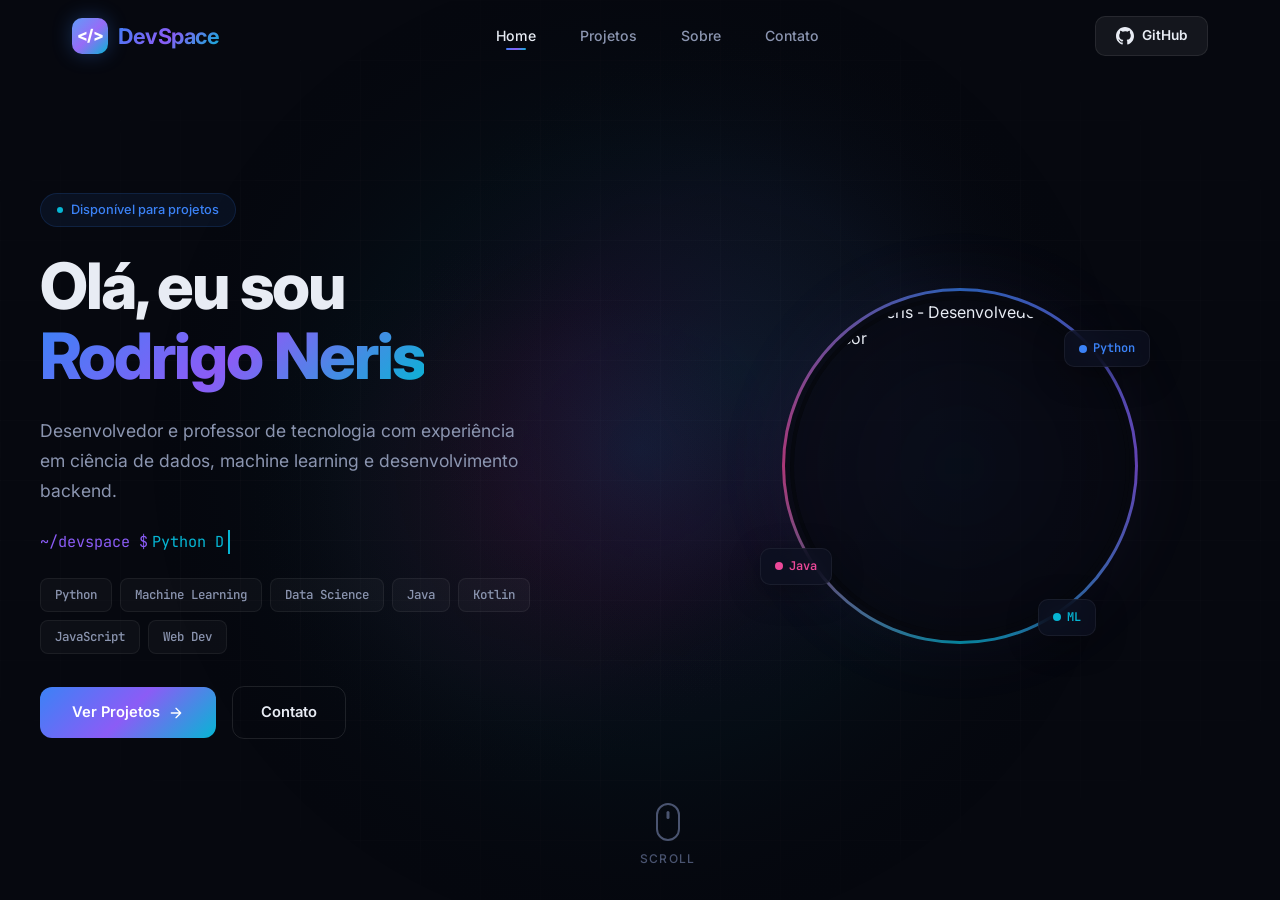
==== index.html @ 42aee2ba "Atualização DevSpace - index.html" ====
<!DOCTYPE html>
<html lang="pt-BR">

<head>
  <meta charset="UTF-8">
  <meta name="viewport" content="width=device-width, initial-scale=1.0">
  <title>DevSpace — Portfólio de Rodrigo Neris</title>
  <meta name="description"
    content="Portfólio de desenvolvimento de Rodrigo Neris. Python, Machine Learning, Data Science, Java, Kotlin e Web Development.">
  <meta name="author" content="Rodrigo Neris">

  <!-- Open Graph -->
  <meta property="og:type" content="website">
  <meta property="og:title" content="DevSpace — Portfólio de Rodrigo Neris">
  <meta property="og:description"
    content="Portfólio de desenvolvimento de Rodrigo Neris. Python, Machine Learning, Data Science, Java, Kotlin e Web Development.">
  <meta property="og:url" content="https://professorrodrigoneris-cyber.github.io/DevSpace/">

  <!-- Favicon -->
  <link rel="icon"
    href="data:image/svg+xml,<svg xmlns='http://www.w3.org/2000/svg' viewBox='0 0 100 100'><text y='.9em' font-size='90'>🚀</text></svg>">

  <!-- Styles -->
  <link rel="stylesheet" href="style.css">
</head>

<body>

  <!-- Mouse Follow Glow Background -->
  <canvas id="mouse-glow"></canvas>

  <!-- Grid Overlay -->
  <div class="grid-overlay"></div>

  <!-- Floating Particles -->
  <div id="particles-container"></div>

  <!-- ========== HEADER ========== -->
  <header class="header" id="header">
    <div class="header-inner">

      <!-- Logo -->
      <a href="#" class="logo" id="logo">
        <div class="logo-icon">&lt;/&gt;</div>
        <span class="logo-text">DevSpace</span>
      </a>

      <!-- Navigation -->
      <nav>
        <ul class="nav-links" id="nav-links">
          <li><a href="#home" class="nav-link active" id="nav-home">Home</a></li>
          <li><a href="#projetos" class="nav-link" id="nav-projects">Projetos</a></li>
          <li><a href="#sobre" class="nav-link" id="nav-about">Sobre</a></li>
          <li><a href="#contato" class="nav-link" id="nav-contact">Contato</a></li>
        </ul>
      </nav>

      <!-- GitHub Button -->
      <a href="https://github.com/professorrodrigoneris-cyber" target="_blank" rel="noopener noreferrer"
        class="btn-github" id="btn-github">
        <svg viewBox="0 0 24 24" xmlns="http://www.w3.org/2000/svg">
          <path
            d="M12 0C5.374 0 0 5.373 0 12c0 5.302 3.438 9.8 8.207 11.387.599.111.793-.261.793-.577v-2.234c-3.338.726-4.033-1.416-4.033-1.416-.546-1.387-1.333-1.756-1.333-1.756-1.089-.745.083-.729.083-.729 1.205.084 1.839 1.237 1.839 1.237 1.07 1.834 2.807 1.304 3.492.997.107-.775.418-1.305.762-1.604-2.665-.305-5.467-1.334-5.467-5.931 0-1.311.469-2.381 1.236-3.221-.124-.303-.535-1.524.117-3.176 0 0 1.008-.322 3.301 1.23A11.509 11.509 0 0112 5.803c1.02.005 2.047.138 3.006.404 2.291-1.552 3.297-1.23 3.297-1.23.653 1.653.242 2.874.118 3.176.77.84 1.235 1.911 1.235 3.221 0 4.609-2.807 5.624-5.479 5.921.43.372.823 1.102.823 2.222v3.293c0 .319.192.694.801.576C20.566 21.797 24 17.3 24 12c0-6.627-5.373-12-12-12z" />
        </svg>
        GitHub
      </a>

      <!-- Mobile Menu Toggle -->
      <button class="menu-toggle" id="menu-toggle" aria-label="Abrir menu">
        <span></span>
        <span></span>
        <span></span>
      </button>

    </div>
  </header>

  <!-- ========== HERO SECTION ========== -->
  <section class="hero" id="home">
    <div class="hero-content">

      <!-- Text Side -->
      <div class="hero-text">

        <div class="hero-badge">
          <span class="pulse-dot"></span>
          Disponível para projetos
        </div>

        <h1 class="hero-title">
          Olá, eu sou<br>
          <span class="highlight">Rodrigo Neris</span>
        </h1>

        <p class="hero-subtitle">
          Desenvolvedor e professor de tecnologia com experiência em
          ciência de dados, machine learning e desenvolvimento backend.
        </p>

        <!-- Typing Effect -->
        <div class="typing-container">
          <span class="typing-prefix">~/devspace $</span>
          <span class="typing-text" id="typing-text"></span>
        </div>

        <!-- Tech Tags -->
        <div class="tech-tags">
          <span class="tech-tag python">Python</span>
          <span class="tech-tag ml">Machine Learning</span>
          <span class="tech-tag data">Data Science</span>
          <span class="tech-tag java">Java</span>
          <span class="tech-tag kotlin">Kotlin</span>
          <span class="tech-tag js">JavaScript</span>
          <span class="tech-tag web">Web Dev</span>
        </div>

        <!-- CTA Buttons -->
        <div class="hero-cta">
          <a href="#projetos" class="btn-primary" id="btn-see-projects">
            Ver Projetos
            <svg width="16" height="16" viewBox="0 0 24 24" fill="none" stroke="currentColor" stroke-width="2"
              stroke-linecap="round" stroke-linejoin="round">
              <path d="M5 12h14M12 5l7 7-7 7" />
            </svg>
          </a>
          <a href="#contato" class="btn-secondary" id="btn-contact">
            Contato
          </a>
        </div>

      </div>

      <!-- Image Side -->
      <div class="hero-image">
        <div class="profile-container">

          <!-- Floating badges around photo -->
          <div class="floating-badge badge-python">
            <span class="badge-dot"></span>
            Python
          </div>
          <div class="floating-badge badge-java">
            <span class="badge-dot"></span>
            Java
          </div>
          <div class="floating-badge badge-ml">
            <span class="badge-dot"></span>
            ML
          </div>

          <!-- Outer glow -->
          <div class="profile-glow"></div>

          <!-- Rotating ring -->
          <div class="profile-ring"></div>

          <!-- Photo -->
          <img src="img/RodrigoNeris.png" alt="Rodrigo Neris - Desenvolvedor e Professor" class="profile-photo"
            id="profile-photo">

        </div>
      </div>

    </div>

    <!-- Scroll indicator -->
    <div class="scroll-indicator">
      <div class="mouse"></div>
      Scroll
    </div>

  </section>

  <!-- Scripts -->
  <script src="script.js"></script>

</body>

</html>
---- style.css ----
/* ============================================
   DevSpace — Design System & Styles
   Portfolio de Rodrigo Neris
   ============================================ */

/* --- Google Fonts --- */
@import url('https://fonts.googleapis.com/css2?family=Inter:wght@300;400;500;600;700;800;900&family=JetBrains+Mono:wght@400;500;600;700&display=swap');

/* --- CSS Variables --- */
:root {
  /* Colors */
  --bg-primary: #06080f;
  --bg-secondary: #0c1020;
  --bg-card: rgba(15, 20, 40, 0.6);

  --text-primary: #e8ecf4;
  --text-secondary: #8b95b0;
  --text-muted: #4a5470;

  --accent-blue: #3b82f6;
  --accent-violet: #8b5cf6;
  --accent-cyan: #06b6d4;
  --accent-pink: #ec4899;

  --gradient-main: linear-gradient(135deg, var(--accent-blue), var(--accent-violet), var(--accent-cyan));
  --gradient-glow: radial-gradient(circle, rgba(59, 130, 246, 0.15), rgba(139, 92, 246, 0.08), transparent 70%);

  /* Glass */
  --glass-bg: rgba(12, 16, 32, 0.75);
  --glass-border: rgba(255, 255, 255, 0.06);
  --glass-blur: 20px;

  /* Typography */
  --font-sans: 'Inter', -apple-system, BlinkMacSystemFont, 'Segoe UI', sans-serif;
  --font-mono: 'JetBrains Mono', 'Fira Code', monospace;

  /* Spacing */
  --header-height: 72px;
  --container-max: 1200px;
  --section-padding: 120px;

  /* Transitions */
  --transition-fast: 0.2s cubic-bezier(0.4, 0, 0.2, 1);
  --transition-smooth: 0.4s cubic-bezier(0.4, 0, 0.2, 1);
  --transition-spring: 0.6s cubic-bezier(0.34, 1.56, 0.64, 1);
}

/* --- Reset & Base --- */
*,
*::before,
*::after {
  margin: 0;
  padding: 0;
  box-sizing: border-box;
}

html {
  scroll-behavior: smooth;
  font-size: 16px;
  -webkit-font-smoothing: antialiased;
  -moz-osx-font-smoothing: grayscale;
}

body {
  font-family: var(--font-sans);
  background-color: var(--bg-primary);
  color: var(--text-primary);
  overflow-x: hidden;
  min-height: 100vh;
  line-height: 1.6;
}

a {
  text-decoration: none;
  color: inherit;
  transition: var(--transition-fast);
}

ul {
  list-style: none;
}

img {
  max-width: 100%;
  display: block;
}

/* --- Mouse-Follow Background Canvas --- */
#mouse-glow {
  position: fixed;
  top: 0;
  left: 0;
  width: 100%;
  height: 100%;
  pointer-events: none;
  z-index: 0;
}

/* --- Grid Overlay --- */
.grid-overlay {
  position: fixed;
  top: 0;
  left: 0;
  width: 100%;
  height: 100%;
  pointer-events: none;
  z-index: 0;
  background-image:
    linear-gradient(rgba(255, 255, 255, 0.015) 1px, transparent 1px),
    linear-gradient(90deg, rgba(255, 255, 255, 0.015) 1px, transparent 1px);
  background-size: 60px 60px;
  mask-image: radial-gradient(ellipse 80% 60% at 50% 50%, black 40%, transparent 100%);
  -webkit-mask-image: radial-gradient(ellipse 80% 60% at 50% 50%, black 40%, transparent 100%);
}

/* --- Floating Particles Container --- */
#particles-container {
  position: fixed;
  top: 0;
  left: 0;
  width: 100%;
  height: 100%;
  pointer-events: none;
  z-index: 0;
  overflow: hidden;
}

.particle {
  position: absolute;
  border-radius: 50%;
  background: var(--accent-blue);
  opacity: 0;
  animation: floatParticle linear infinite;
}

@keyframes floatParticle {
  0% {
    opacity: 0;
    transform: translateY(100vh) scale(0);
  }
  10% {
    opacity: 0.6;
  }
  90% {
    opacity: 0.6;
  }
  100% {
    opacity: 0;
    transform: translateY(-10vh) scale(1);
  }
}

/* ============================================
   HEADER / NAVBAR
   ============================================ */
.header {
  position: fixed;
  top: 0;
  left: 0;
  width: 100%;
  height: var(--header-height);
  z-index: 1000;
  transition: var(--transition-smooth);
}

.header::before {
  content: '';
  position: absolute;
  inset: 0;
  background: var(--glass-bg);
  backdrop-filter: blur(var(--glass-blur));
  -webkit-backdrop-filter: blur(var(--glass-blur));
  border-bottom: 1px solid var(--glass-border);
  opacity: 0;
  transition: opacity var(--transition-smooth);
}

.header.scrolled::before {
  opacity: 1;
}

.header-inner {
  max-width: var(--container-max);
  margin: 0 auto;
  height: 100%;
  display: flex;
  align-items: center;
  justify-content: space-between;
  padding: 0 32px;
  position: relative;
  z-index: 1;
}

/* Logo */
.logo {
  display: flex;
  align-items: center;
  gap: 10px;
  font-weight: 700;
  font-size: 1.35rem;
  letter-spacing: -0.02em;
  cursor: pointer;
  transition: var(--transition-fast);
}

.logo:hover {
  transform: scale(1.03);
}

.logo-icon {
  width: 36px;
  height: 36px;
  border-radius: 10px;
  background: var(--gradient-main);
  display: flex;
  align-items: center;
  justify-content: center;
  font-size: 1rem;
  font-weight: 800;
  color: white;
  box-shadow: 0 0 20px rgba(59, 130, 246, 0.3);
  position: relative;
  overflow: hidden;
}

.logo-icon::after {
  content: '';
  position: absolute;
  inset: 0;
  background: linear-gradient(135deg, rgba(255,255,255,0.2), transparent);
}

.logo-text {
  background: var(--gradient-main);
  -webkit-background-clip: text;
  -webkit-text-fill-color: transparent;
  background-clip: text;
}

/* Navigation */
.nav-links {
  display: flex;
  align-items: center;
  gap: 8px;
}

.nav-link {
  padding: 8px 18px;
  border-radius: 8px;
  font-size: 0.88rem;
  font-weight: 500;
  color: var(--text-secondary);
  transition: var(--transition-fast);
  position: relative;
}

.nav-link::before {
  content: '';
  position: absolute;
  bottom: 2px;
  left: 50%;
  transform: translateX(-50%) scaleX(0);
  width: 20px;
  height: 2px;
  background: var(--gradient-main);
  border-radius: 2px;
  transition: transform var(--transition-smooth);
}

.nav-link:hover {
  color: var(--text-primary);
  background: rgba(255, 255, 255, 0.04);
}

.nav-link:hover::before,
.nav-link.active::before {
  transform: translateX(-50%) scaleX(1);
}

.nav-link.active {
  color: var(--text-primary);
}

/* GitHub Button */
.btn-github {
  display: flex;
  align-items: center;
  gap: 8px;
  padding: 8px 20px;
  border-radius: 10px;
  font-size: 0.85rem;
  font-weight: 600;
  color: var(--text-primary);
  background: rgba(255, 255, 255, 0.06);
  border: 1px solid rgba(255, 255, 255, 0.08);
  transition: var(--transition-fast);
  cursor: pointer;
}

.btn-github:hover {
  background: rgba(255, 255, 255, 0.1);
  border-color: rgba(255, 255, 255, 0.15);
  transform: translateY(-1px);
  box-shadow: 0 4px 20px rgba(59, 130, 246, 0.15);
}

.btn-github svg {
  width: 18px;
  height: 18px;
  fill: currentColor;
}

/* Mobile menu toggle */
.menu-toggle {
  display: none;
  flex-direction: column;
  gap: 5px;
  cursor: pointer;
  padding: 8px;
  border: none;
  background: transparent;
  z-index: 1001;
}

.menu-toggle span {
  width: 22px;
  height: 2px;
  background: var(--text-primary);
  border-radius: 2px;
  transition: var(--transition-fast);
}

/* ============================================
   HERO SECTION
   ============================================ */
.hero {
  position: relative;
  min-height: 100vh;
  display: flex;
  align-items: center;
  justify-content: center;
  padding: calc(var(--header-height) + 40px) 32px 80px;
  z-index: 1;
}

.hero-content {
  max-width: var(--container-max);
  width: 100%;
  display: grid;
  grid-template-columns: 1fr 1fr;
  align-items: center;
  gap: 80px;
}

/* Hero Text Side */
.hero-text {
  display: flex;
  flex-direction: column;
  gap: 24px;
}

.hero-badge {
  display: inline-flex;
  align-items: center;
  gap: 8px;
  padding: 6px 16px;
  border-radius: 100px;
  background: rgba(59, 130, 246, 0.08);
  border: 1px solid rgba(59, 130, 246, 0.15);
  font-size: 0.8rem;
  font-weight: 500;
  color: var(--accent-blue);
  width: fit-content;
  animation: fadeInUp 0.8s ease-out both;
}

.hero-badge .pulse-dot {
  width: 6px;
  height: 6px;
  border-radius: 50%;
  background: var(--accent-cyan);
  animation: pulse 2s ease-in-out infinite;
}

@keyframes pulse {
  0%, 100% { opacity: 1; box-shadow: 0 0 0 0 rgba(6, 182, 212, 0.4); }
  50% { opacity: 0.7; box-shadow: 0 0 0 8px rgba(6, 182, 212, 0); }
}

.hero-title {
  font-size: clamp(2.5rem, 5vw, 4rem);
  font-weight: 800;
  line-height: 1.1;
  letter-spacing: -0.03em;
  animation: fadeInUp 0.8s ease-out 0.1s both;
}

.hero-title .highlight {
  background: var(--gradient-main);
  -webkit-background-clip: text;
  -webkit-text-fill-color: transparent;
  background-clip: text;
  position: relative;
}

.hero-subtitle {
  font-size: 1.1rem;
  color: var(--text-secondary);
  line-height: 1.7;
  max-width: 480px;
  animation: fadeInUp 0.8s ease-out 0.2s both;
}

/* Typing effect container */
.typing-container {
  display: flex;
  align-items: center;
  gap: 4px;
  font-family: var(--font-mono);
  font-size: 0.95rem;
  color: var(--accent-cyan);
  animation: fadeInUp 0.8s ease-out 0.3s both;
}

.typing-prefix {
  color: var(--accent-violet);
}

.typing-text {
  border-right: 2px solid var(--accent-cyan);
  padding-right: 4px;
  animation: blink 1s step-end infinite;
}

@keyframes blink {
  0%, 100% { border-color: var(--accent-cyan); }
  50% { border-color: transparent; }
}

/* Tech Tags */
.tech-tags {
  display: flex;
  flex-wrap: wrap;
  gap: 8px;
  animation: fadeInUp 0.8s ease-out 0.4s both;
}

.tech-tag {
  padding: 6px 14px;
  border-radius: 8px;
  font-size: 0.78rem;
  font-weight: 500;
  font-family: var(--font-mono);
  background: rgba(255, 255, 255, 0.03);
  border: 1px solid rgba(255, 255, 255, 0.06);
  color: var(--text-secondary);
  transition: var(--transition-fast);
  cursor: default;
}

.tech-tag:hover {
  background: rgba(59, 130, 246, 0.08);
  border-color: rgba(59, 130, 246, 0.2);
  color: var(--accent-blue);
  transform: translateY(-2px);
  box-shadow: 0 4px 15px rgba(59, 130, 246, 0.1);
}

.tech-tag.python:hover { border-color: rgba(59, 130, 246, 0.3); color: #3b82f6; }
.tech-tag.java:hover { border-color: rgba(236, 72, 153, 0.3); color: #ec4899; }
.tech-tag.kotlin:hover { border-color: rgba(139, 92, 246, 0.3); color: #8b5cf6; }
.tech-tag.js:hover { border-color: rgba(234, 179, 8, 0.3); color: #eab308; }
.tech-tag.ml:hover { border-color: rgba(6, 182, 212, 0.3); color: #06b6d4; }
.tech-tag.data:hover { border-color: rgba(16, 185, 129, 0.3); color: #10b981; }
.tech-tag.web:hover { border-color: rgba(249, 115, 22, 0.3); color: #f97316; }

/* CTA Buttons */
.hero-cta {
  display: flex;
  align-items: center;
  gap: 16px;
  margin-top: 8px;
  animation: fadeInUp 0.8s ease-out 0.5s both;
}

.btn-primary {
  display: inline-flex;
  align-items: center;
  gap: 8px;
  padding: 14px 32px;
  border-radius: 12px;
  font-size: 0.92rem;
  font-weight: 600;
  color: white;
  background: var(--gradient-main);
  border: none;
  cursor: pointer;
  transition: var(--transition-fast);
  position: relative;
  overflow: hidden;
}

.btn-primary::before {
  content: '';
  position: absolute;
  inset: 0;
  background: linear-gradient(135deg, rgba(255,255,255,0.15), transparent);
  opacity: 0;
  transition: var(--transition-fast);
}

.btn-primary:hover {
  transform: translateY(-2px);
  box-shadow: 0 8px 30px rgba(59, 130, 246, 0.3), 0 0 60px rgba(139, 92, 246, 0.15);
}

.btn-primary:hover::before {
  opacity: 1;
}

.btn-secondary {
  display: inline-flex;
  align-items: center;
  gap: 8px;
  padding: 14px 28px;
  border-radius: 12px;
  font-size: 0.92rem;
  font-weight: 600;
  color: var(--text-primary);
  background: transparent;
  border: 1px solid rgba(255, 255, 255, 0.1);
  cursor: pointer;
  transition: var(--transition-fast);
}

.btn-secondary:hover {
  background: rgba(255, 255, 255, 0.05);
  border-color: rgba(255, 255, 255, 0.2);
  transform: translateY(-2px);
}

/* Hero Image Side */
.hero-image {
  display: flex;
  justify-content: center;
  align-items: center;
  position: relative;
  animation: fadeInUp 0.8s ease-out 0.3s both;
}

.profile-container {
  position: relative;
  width: 340px;
  height: 340px;
}

/* Animated ring around photo */
.profile-ring {
  position: absolute;
  inset: -8px;
  border-radius: 50%;
  background: conic-gradient(
    from 0deg,
    var(--accent-blue),
    var(--accent-violet),
    var(--accent-cyan),
    var(--accent-pink),
    var(--accent-blue)
  );
  animation: rotateRing 8s linear infinite;
  opacity: 0.7;
}

.profile-ring::after {
  content: '';
  position: absolute;
  inset: 3px;
  border-radius: 50%;
  background: var(--bg-primary);
}

@keyframes rotateRing {
  to { transform: rotate(360deg); }
}

/* Outer glow */
.profile-glow {
  position: absolute;
  inset: -40px;
  border-radius: 50%;
  background: radial-gradient(circle, rgba(59, 130, 246, 0.15), rgba(139, 92, 246, 0.08), transparent 70%);
  filter: blur(30px);
  animation: pulseGlow 4s ease-in-out infinite;
}

@keyframes pulseGlow {
  0%, 100% { opacity: 0.6; transform: scale(1); }
  50% { opacity: 1; transform: scale(1.05); }
}

.profile-photo {
  width: 100%;
  height: 100%;
  border-radius: 50%;
  object-fit: cover;
  position: relative;
  z-index: 2;
  border: 4px solid var(--bg-primary);
}

/* Floating tech badges around photo */
.floating-badge {
  position: absolute;
  z-index: 3;
  padding: 8px 14px;
  border-radius: 10px;
  background: var(--glass-bg);
  backdrop-filter: blur(12px);
  -webkit-backdrop-filter: blur(12px);
  border: 1px solid var(--glass-border);
  font-family: var(--font-mono);
  font-size: 0.75rem;
  font-weight: 600;
  color: var(--text-primary);
  display: flex;
  align-items: center;
  gap: 6px;
  box-shadow: 0 8px 32px rgba(0, 0, 0, 0.3);
  animation: floatBadge 6s ease-in-out infinite;
}

.floating-badge:nth-child(1) {
  top: 10%;
  right: -20px;
  animation-delay: 0s;
}

.floating-badge:nth-child(2) {
  bottom: 15%;
  left: -30px;
  animation-delay: 2s;
}

.floating-badge:nth-child(3) {
  bottom: 0;
  right: 10%;
  animation-delay: 4s;
}

.floating-badge .badge-dot {
  width: 8px;
  height: 8px;
  border-radius: 50%;
}

.badge-python { color: #3b82f6; }
.badge-python .badge-dot { background: #3b82f6; }

.badge-java { color: #ec4899; }
.badge-java .badge-dot { background: #ec4899; }

.badge-ml { color: #06b6d4; }
.badge-ml .badge-dot { background: #06b6d4; }

@keyframes floatBadge {
  0%, 100% { transform: translateY(0); }
  50% { transform: translateY(-12px); }
}

/* Scroll indicator */
.scroll-indicator {
  position: absolute;
  bottom: 32px;
  left: 50%;
  transform: translateX(-50%);
  display: flex;
  flex-direction: column;
  align-items: center;
  gap: 8px;
  color: var(--text-muted);
  font-size: 0.75rem;
  font-weight: 500;
  letter-spacing: 0.1em;
  text-transform: uppercase;
  animation: fadeInUp 0.8s ease-out 0.8s both;
}

.scroll-indicator .mouse {
  width: 24px;
  height: 38px;
  border-radius: 14px;
  border: 2px solid var(--text-muted);
  position: relative;
}

.scroll-indicator .mouse::after {
  content: '';
  position: absolute;
  top: 6px;
  left: 50%;
  transform: translateX(-50%);
  width: 3px;
  height: 8px;
  border-radius: 3px;
  background: var(--text-muted);
  animation: scrollDown 2s ease-in-out infinite;
}

@keyframes scrollDown {
  0% { opacity: 1; transform: translateX(-50%) translateY(0); }
  100% { opacity: 0; transform: translateX(-50%) translateY(12px); }
}

/* ============================================
   ANIMATIONS
   ============================================ */
@keyframes fadeInUp {
  from {
    opacity: 0;
    transform: translateY(30px);
  }
  to {
    opacity: 1;
    transform: translateY(0);
  }
}

@keyframes fadeIn {
  from { opacity: 0; }
  to { opacity: 1; }
}

/* ============================================
   RESPONSIVE
   ============================================ */
@media (max-width: 900px) {
  .hero-content {
    grid-template-columns: 1fr;
    text-align: center;
    gap: 50px;
  }

  .hero-text {
    align-items: center;
    order: 2;
  }

  .hero-image {
    order: 1;
  }

  .hero-subtitle {
    max-width: 100%;
  }

  .tech-tags {
    justify-content: center;
  }

  .hero-cta {
    justify-content: center;
  }

  .profile-container {
    width: 260px;
    height: 260px;
  }

  .nav-links {
    display: none;
  }

  .menu-toggle {
    display: flex;
  }

  .nav-links.open {
    display: flex;
    flex-direction: column;
    position: fixed;
    top: 0;
    left: 0;
    width: 100%;
    height: 100vh;
    background: var(--bg-primary);
    align-items: center;
    justify-content: center;
    gap: 16px;
    z-index: 1000;
    animation: fadeIn 0.3s ease-out;
  }

  .nav-links.open .nav-link {
    font-size: 1.2rem;
    padding: 12px 24px;
  }
}

@media (max-width: 480px) {
  .header-inner {
    padding: 0 20px;
  }

  .hero {
    padding: calc(var(--header-height) + 20px) 20px 60px;
  }

  .hero-title {
    font-size: 2rem;
  }

  .profile-container {
    width: 200px;
    height: 200px;
  }

  .floating-badge {
    display: none;
  }

  .btn-primary,
  .btn-secondary {
    padding: 12px 24px;
    font-size: 0.85rem;
  }
}
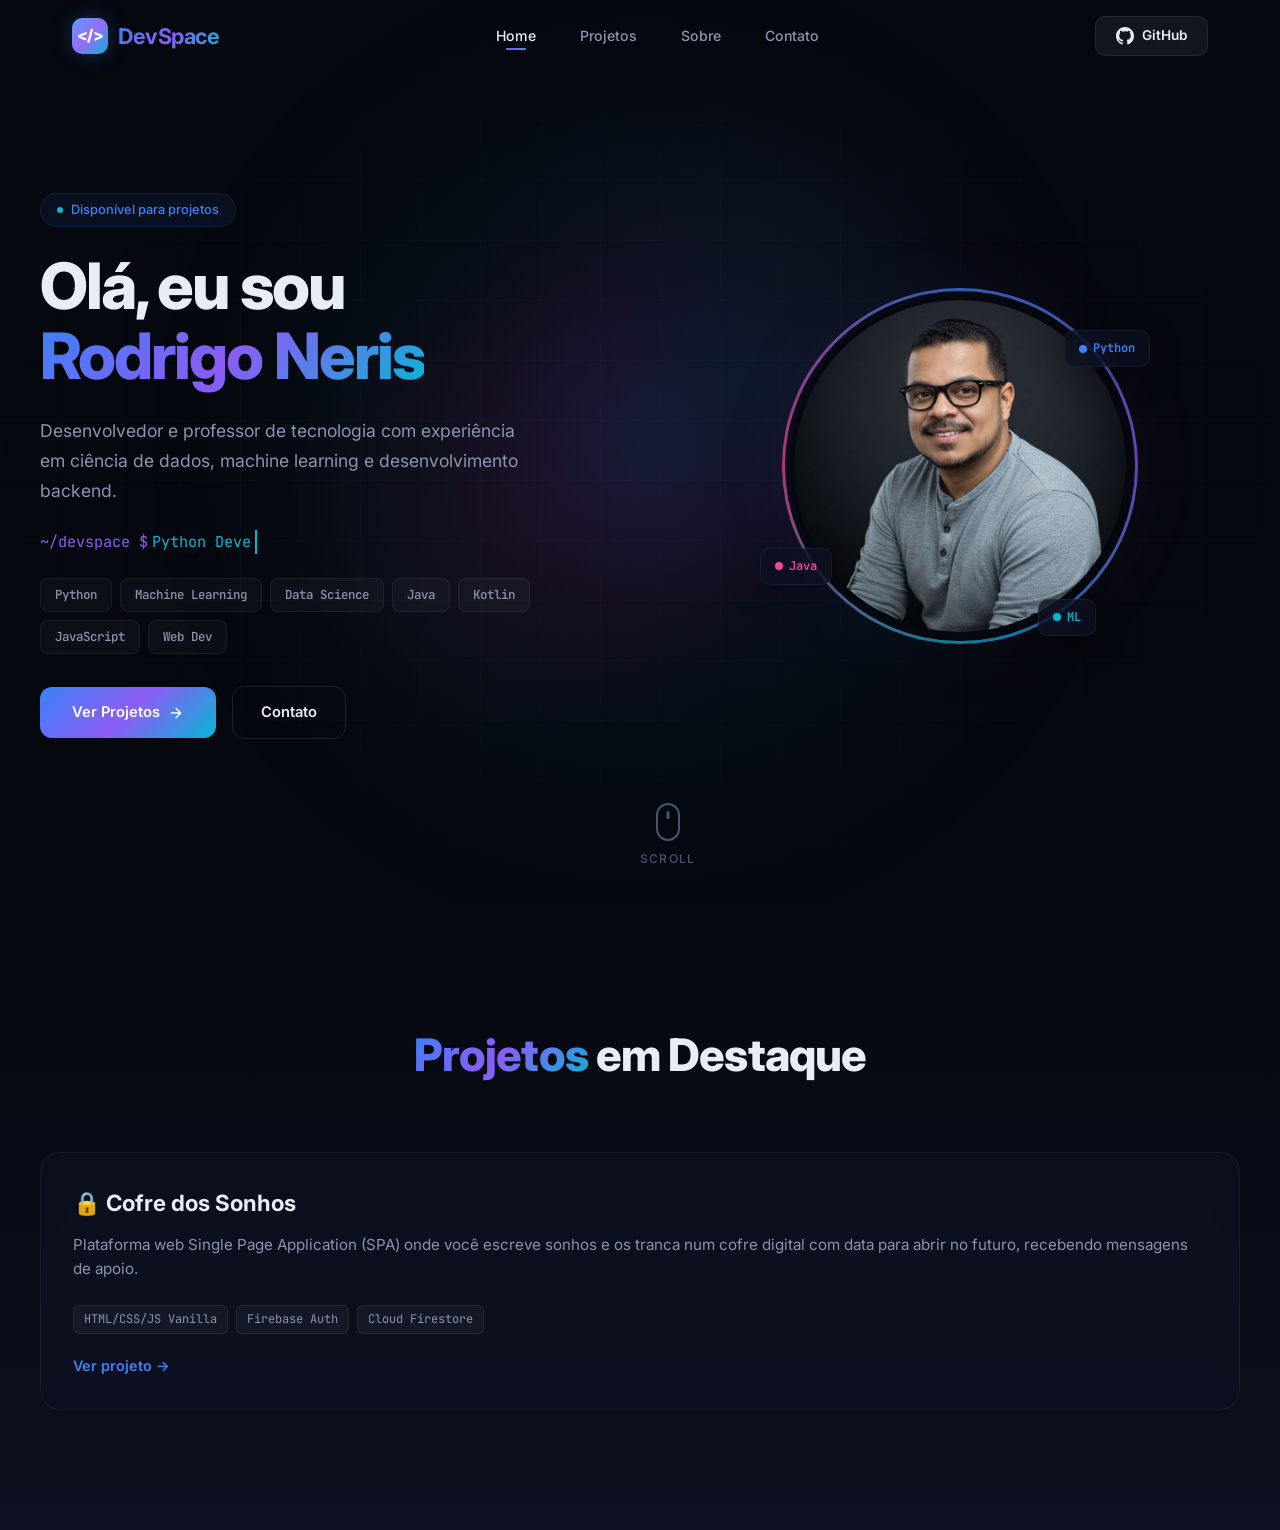
==== commit f7bf4524: "Atualização DevSpace - index.html" ====
--- a/index.html
+++ b/index.html
@@ -171,6 +171,35 @@
 
   </section>
 
+  <!-- ========== PROJECTS SECTION ========== -->
+  <section class="projects-section" id="projetos">
+    <div class="projects-container">
+      <h2 class="section-title">
+        <span class="highlight">Projetos</span> em Destaque
+      </h2>
+      
+      <div class="projects-grid">
+        
+        <!-- Project Card: Cofre dos Sonhos -->
+        <a href="Cofredosonho/index.html" class="project-card">
+          <div class="project-content">
+            <h3 class="project-title">🔒 Cofre dos Sonhos</h3>
+            <p class="project-desc">
+              Plataforma web Single Page Application (SPA) onde você escreve sonhos e os tranca num cofre digital com data para abrir no futuro, recebendo mensagens de apoio.
+            </p>
+            <div class="project-techs">
+              <span class="tech-badge">HTML/CSS/JS Vanilla</span>
+              <span class="tech-badge">Firebase Auth</span>
+              <span class="tech-badge">Cloud Firestore</span>
+            </div>
+            <span class="project-link">Ver projeto &rarr;</span>
+          </div>
+        </a>
+
+      </div>
+    </div>
+  </section>
+
   <!-- Scripts -->
   <script src="script.js"></script>
 
--- a/style.css
+++ b/style.css
@@ -712,6 +712,129 @@
 }
 
 /* ============================================
+   PROJECTS SECTION
+   ============================================ */
+.projects-section {
+  position: relative;
+  z-index: 2;
+  padding: var(--section-padding) 32px;
+  background: linear-gradient(to bottom, var(--bg-primary), var(--bg-secondary));
+}
+
+.projects-container {
+  max-width: var(--container-max);
+  margin: 0 auto;
+}
+
+.section-title {
+  font-size: clamp(2rem, 4vw, 2.8rem);
+  font-weight: 800;
+  text-align: center;
+  margin-bottom: 60px;
+  letter-spacing: -0.02em;
+}
+
+.section-title .highlight {
+  background: var(--gradient-main);
+  -webkit-background-clip: text;
+  -webkit-text-fill-color: transparent;
+  background-clip: text;
+}
+
+.projects-grid {
+  display: grid;
+  grid-template-columns: repeat(auto-fit, minmax(320px, 1fr));
+  gap: 24px;
+}
+
+.project-card {
+  display: block;
+  background: var(--glass-bg);
+  border: 1px solid var(--glass-border);
+  border-radius: 20px;
+  padding: 32px;
+  transition: var(--transition-smooth);
+  backdrop-filter: blur(10px);
+  -webkit-backdrop-filter: blur(10px);
+  position: relative;
+  overflow: hidden;
+}
+
+.project-card::before {
+  content: '';
+  position: absolute;
+  top: 0;
+  left: 0;
+  width: 100%;
+  height: 4px;
+  background: var(--gradient-main);
+  opacity: 0;
+  transition: opacity var(--transition-smooth);
+}
+
+.project-card:hover {
+  transform: translateY(-5px);
+  border-color: rgba(59, 130, 246, 0.3);
+  box-shadow: 0 15px 40px rgba(0, 0, 0, 0.4), 0 0 20px rgba(59, 130, 246, 0.15);
+}
+
+.project-card:hover::before {
+  opacity: 1;
+}
+
+.project-content {
+  display: flex;
+  flex-direction: column;
+  height: 100%;
+}
+
+.project-title {
+  font-size: 1.4rem;
+  font-weight: 700;
+  margin-bottom: 12px;
+  color: var(--text-primary);
+}
+
+.project-desc {
+  font-size: 0.95rem;
+  color: var(--text-secondary);
+  line-height: 1.6;
+  margin-bottom: 24px;
+  flex-grow: 1;
+}
+
+.project-techs {
+  display: flex;
+  flex-wrap: wrap;
+  gap: 8px;
+  margin-bottom: 20px;
+}
+
+.tech-badge {
+  font-size: 0.75rem;
+  font-family: var(--font-mono);
+  padding: 4px 10px;
+  border-radius: 6px;
+  background: rgba(255, 255, 255, 0.04);
+  color: var(--text-secondary);
+  border: 1px solid rgba(255, 255, 255, 0.08);
+}
+
+.project-link {
+  font-size: 0.9rem;
+  font-weight: 600;
+  color: var(--accent-blue);
+  display: inline-flex;
+  align-items: center;
+  transition: var(--transition-fast);
+}
+
+.project-card:hover .project-link {
+  color: var(--accent-cyan);
+  transform: translateX(4px);
+}
+
+/* ============================================
    ANIMATIONS
    ============================================ */
 @keyframes fadeInUp {
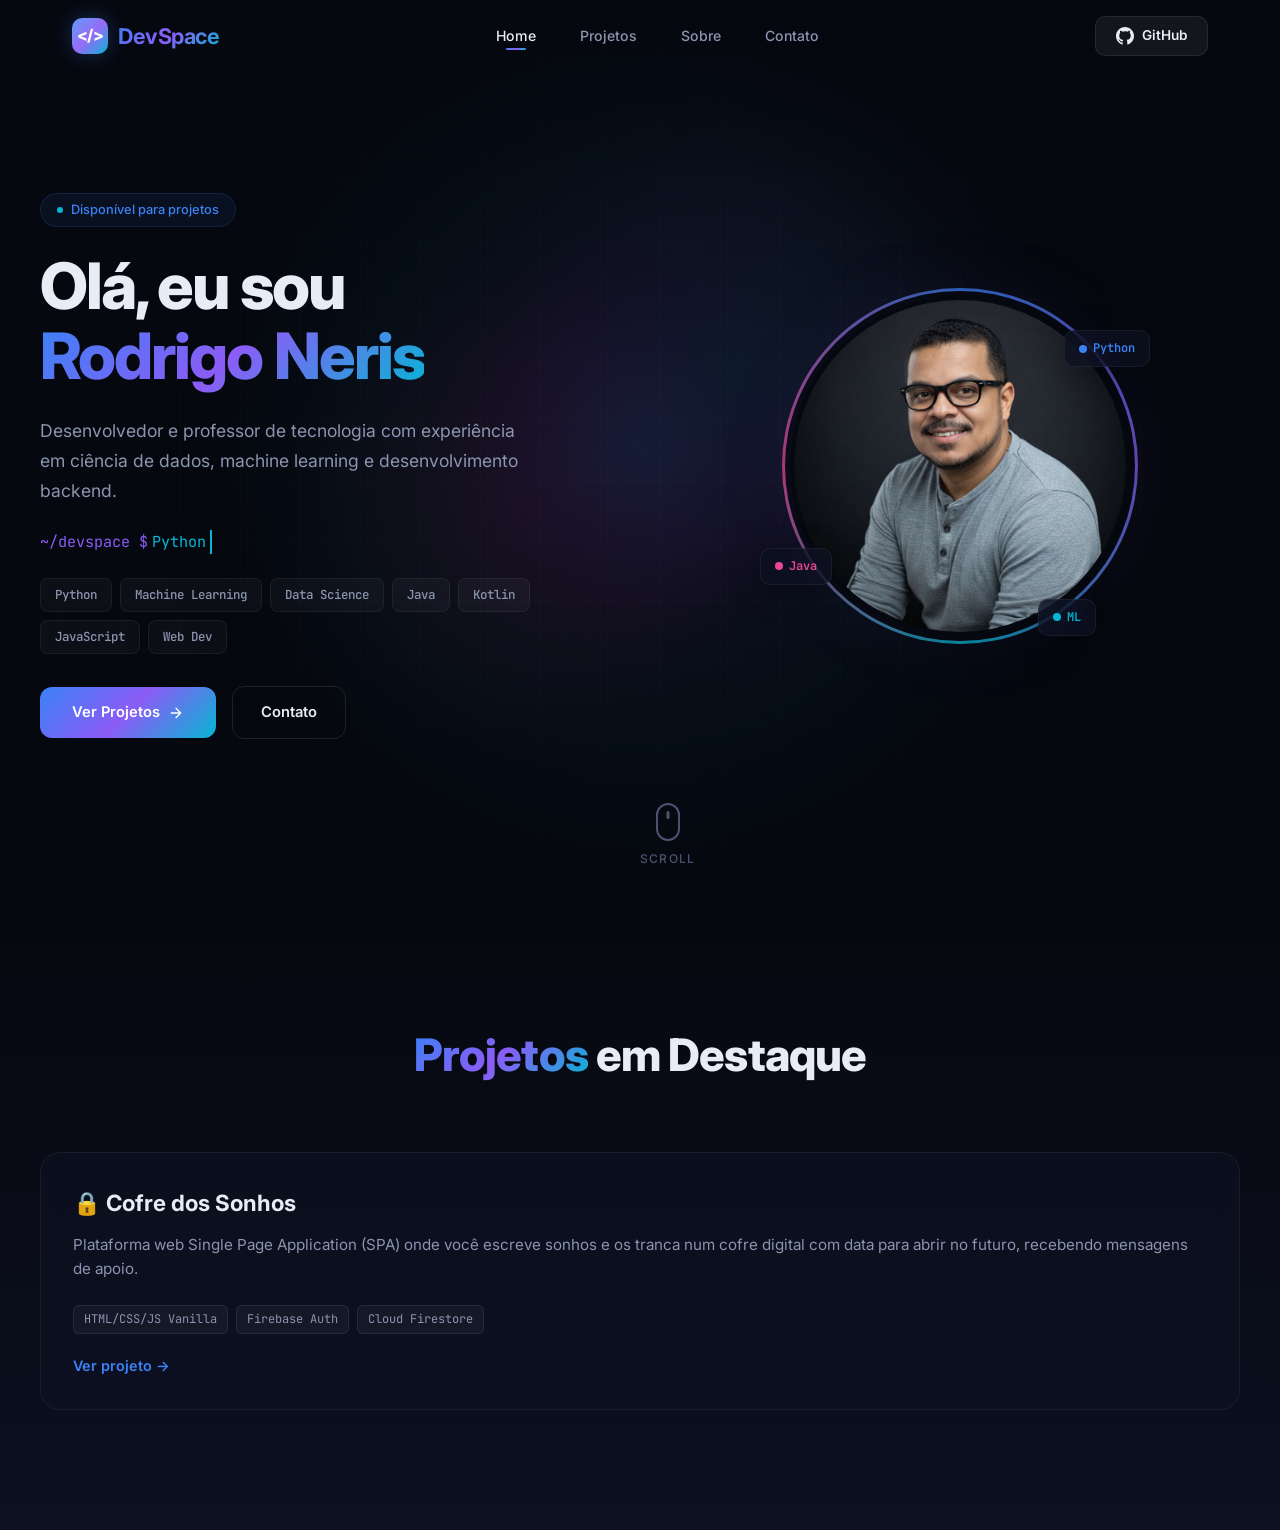
==== commit a987dbf0: "Renomeando projeto para confre.html - index.html" ====
--- a/index.html
+++ b/index.html
@@ -181,7 +181,7 @@
       <div class="projects-grid">
         
         <!-- Project Card: Cofre dos Sonhos -->
-        <a href="Cofredosonho/index.html" class="project-card">
+        <a href="Cofredosonho/confre.html" class="project-card">
           <div class="project-content">
             <h3 class="project-title">🔒 Cofre dos Sonhos</h3>
             <p class="project-desc">
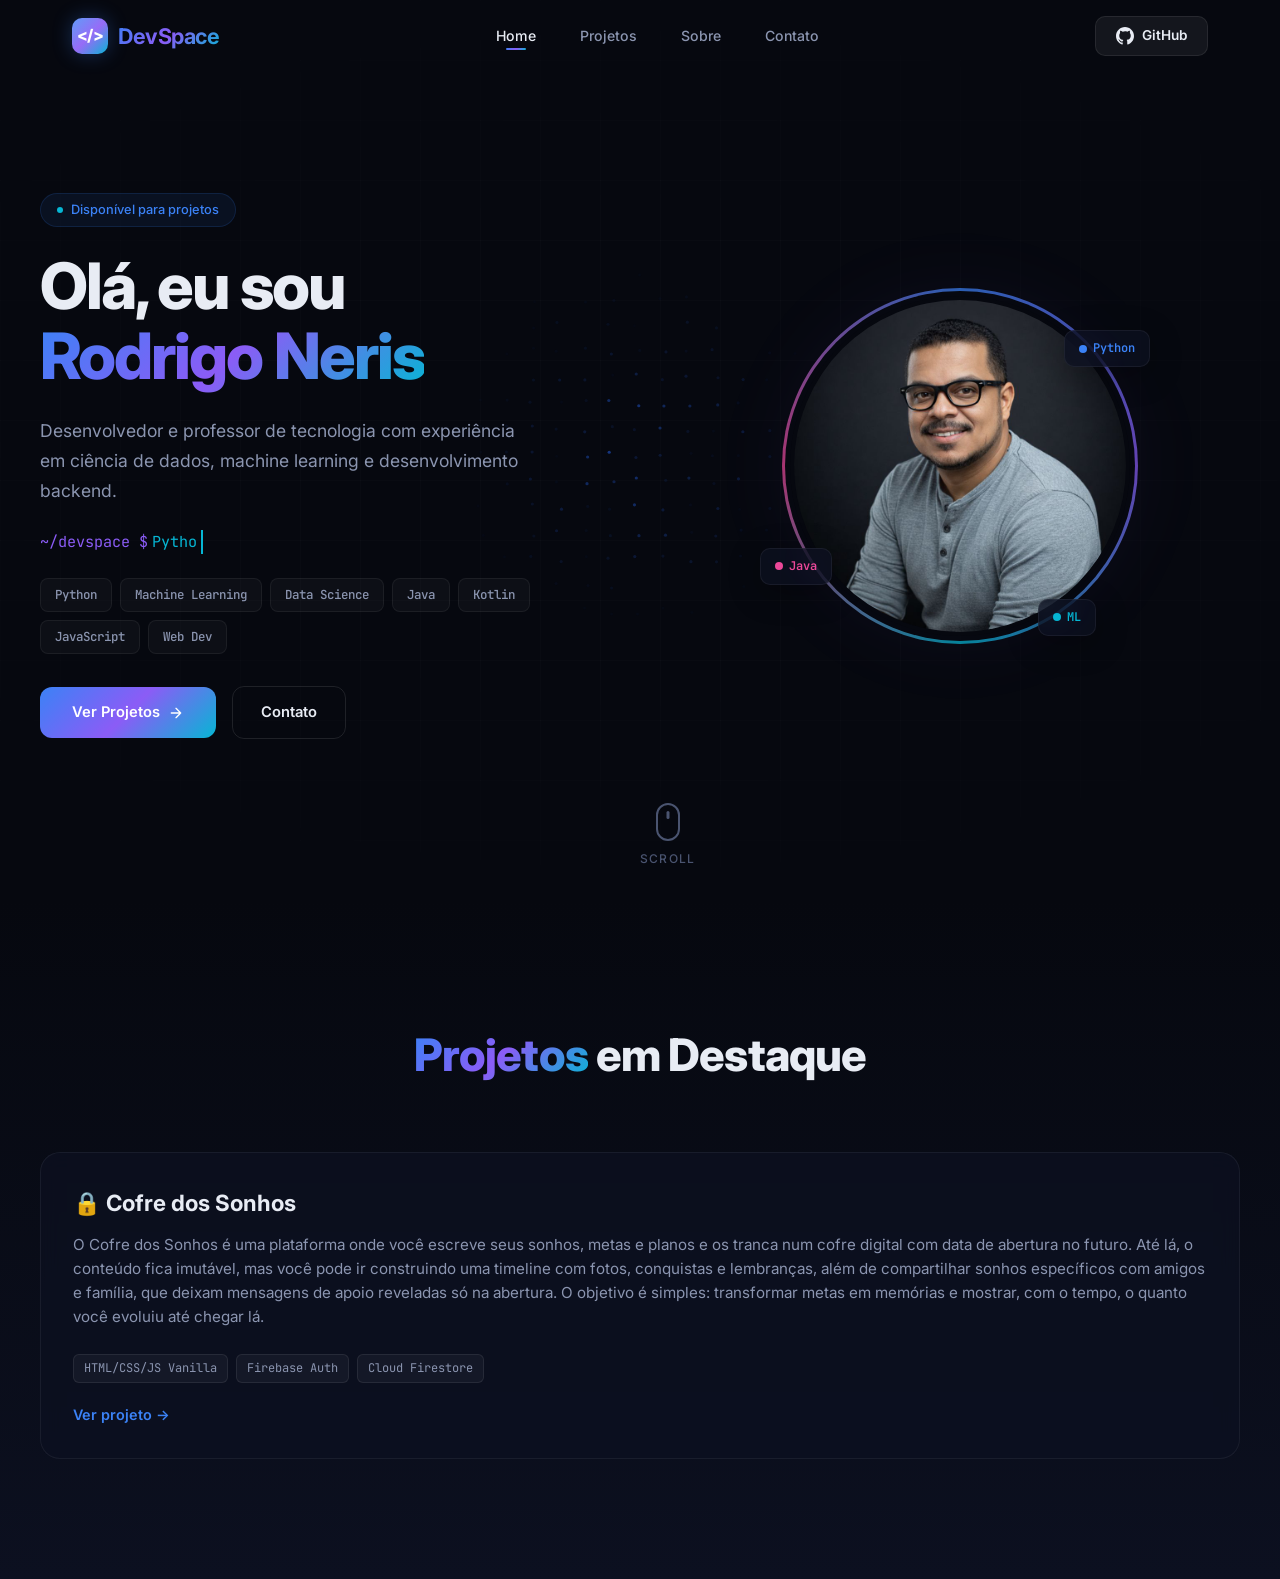
==== commit 719643f4: "Atualização DevSpace - index.html" ====
--- a/index.html
+++ b/index.html
@@ -185,7 +185,7 @@
           <div class="project-content">
             <h3 class="project-title">🔒 Cofre dos Sonhos</h3>
             <p class="project-desc">
-              Plataforma web Single Page Application (SPA) onde você escreve sonhos e os tranca num cofre digital com data para abrir no futuro, recebendo mensagens de apoio.
+              O Cofre dos Sonhos é uma plataforma onde você escreve seus sonhos, metas e planos e os tranca num cofre digital com data de abertura no futuro. Até lá, o conteúdo fica imutável, mas você pode ir construindo uma timeline com fotos, conquistas e lembranças, além de compartilhar sonhos específicos com amigos e família, que deixam mensagens de apoio reveladas só na abertura. O objetivo é simples: transformar metas em memórias e mostrar, com o tempo, o quanto você evoluiu até chegar lá.
             </p>
             <div class="project-techs">
               <span class="tech-badge">HTML/CSS/JS Vanilla</span>
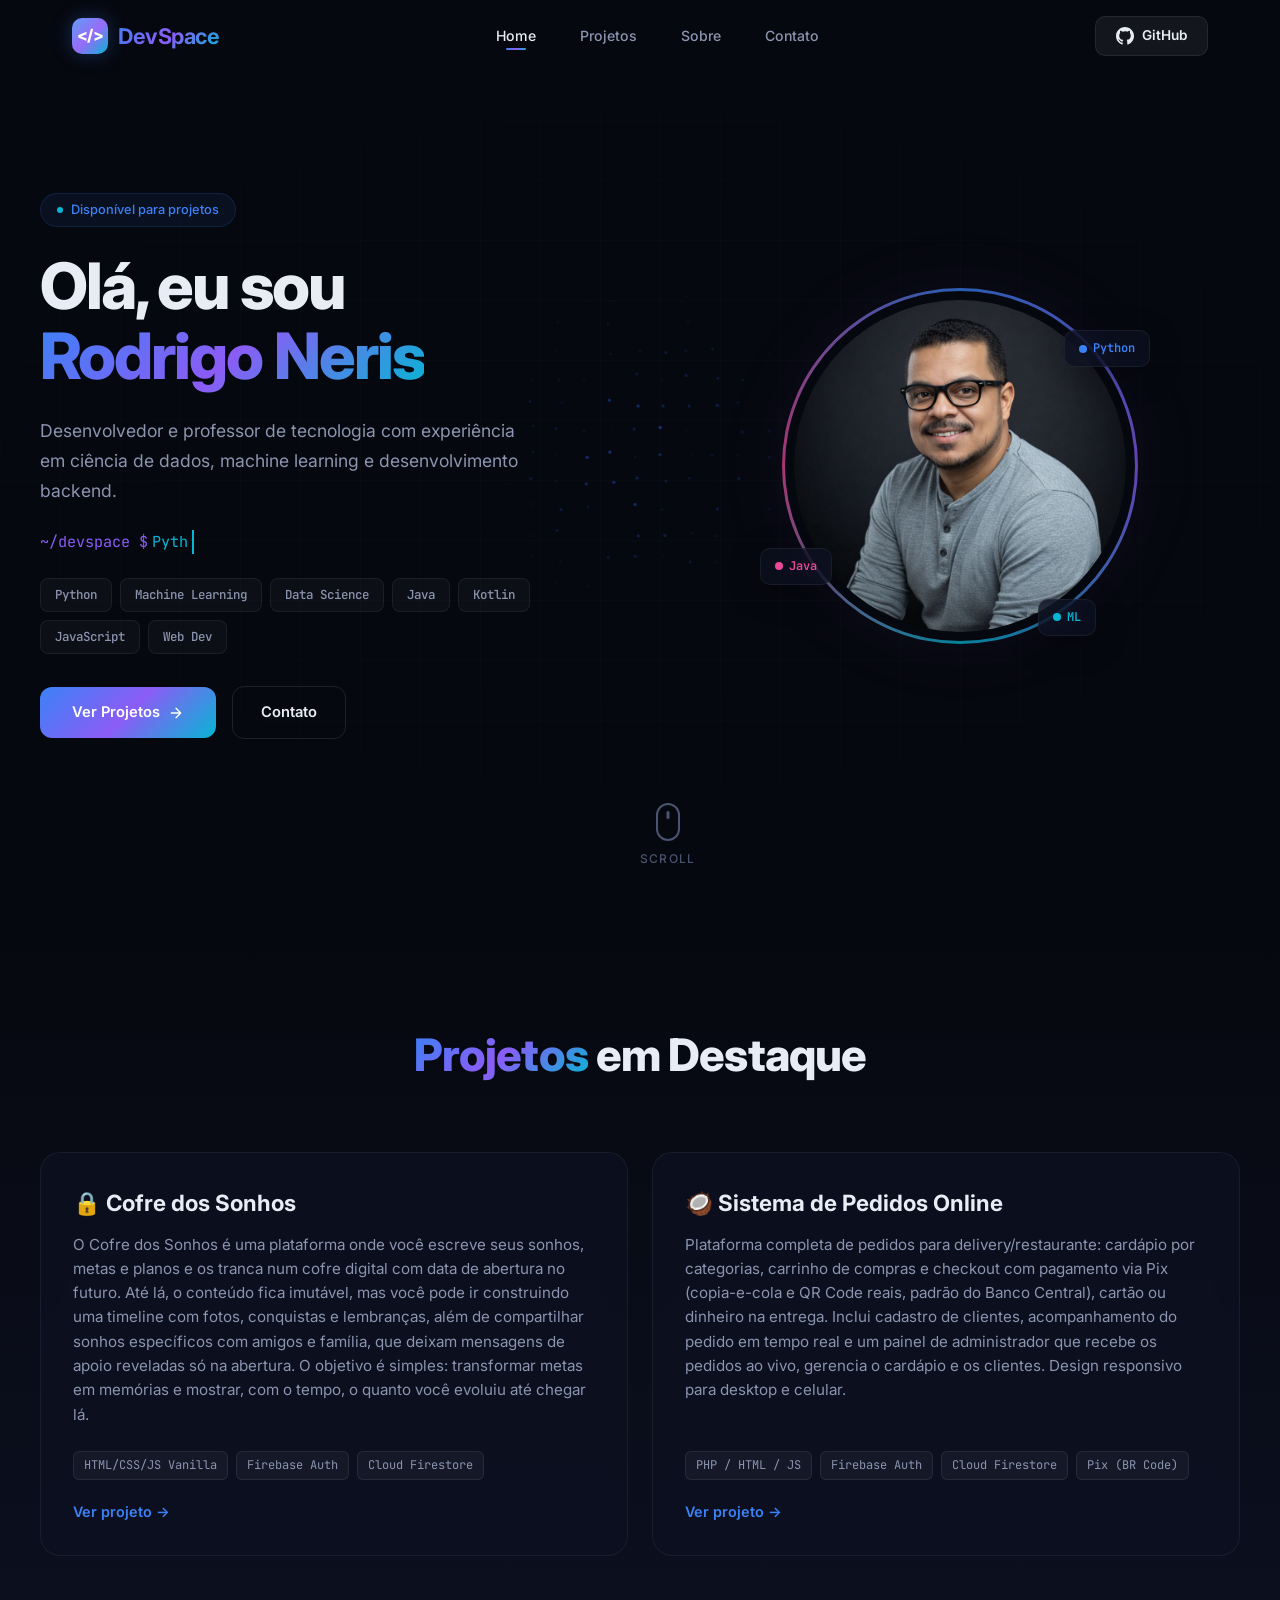
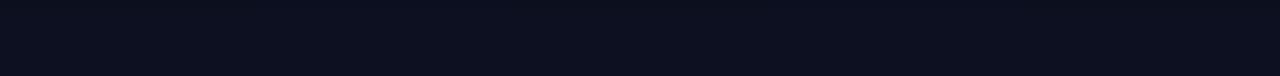
==== commit 76cba377: "Novo projeto: Sistema de Pedidos Online (Pix, admin, Firebase) + card no index - index.html" ====
--- a/index.html
+++ b/index.html
@@ -179,7 +179,7 @@
       </h2>
       
       <div class="projects-grid">
-        
+
         <!-- Project Card: Cofre dos Sonhos -->
         <a href="Cofredosonho/confre.html" class="project-card">
           <div class="project-content">
@@ -196,6 +196,23 @@
           </div>
         </a>
 
+        <!-- Project Card: Sistema de Pedidos -->
+        <a href="Pedidos/pedido.html" class="project-card">
+          <div class="project-content">
+            <h3 class="project-title">🥥 Sistema de Pedidos Online</h3>
+            <p class="project-desc">
+              Plataforma completa de pedidos para delivery/restaurante: cardápio por categorias, carrinho de compras e checkout com pagamento via Pix (copia-e-cola e QR Code reais, padrão do Banco Central), cartão ou dinheiro na entrega. Inclui cadastro de clientes, acompanhamento do pedido em tempo real e um painel de administrador que recebe os pedidos ao vivo, gerencia o cardápio e os clientes. Design responsivo para desktop e celular.
+            </p>
+            <div class="project-techs">
+              <span class="tech-badge">PHP / HTML / JS</span>
+              <span class="tech-badge">Firebase Auth</span>
+              <span class="tech-badge">Cloud Firestore</span>
+              <span class="tech-badge">Pix (BR Code)</span>
+            </div>
+            <span class="project-link">Ver projeto &rarr;</span>
+          </div>
+        </a>
+
       </div>
     </div>
   </section>
